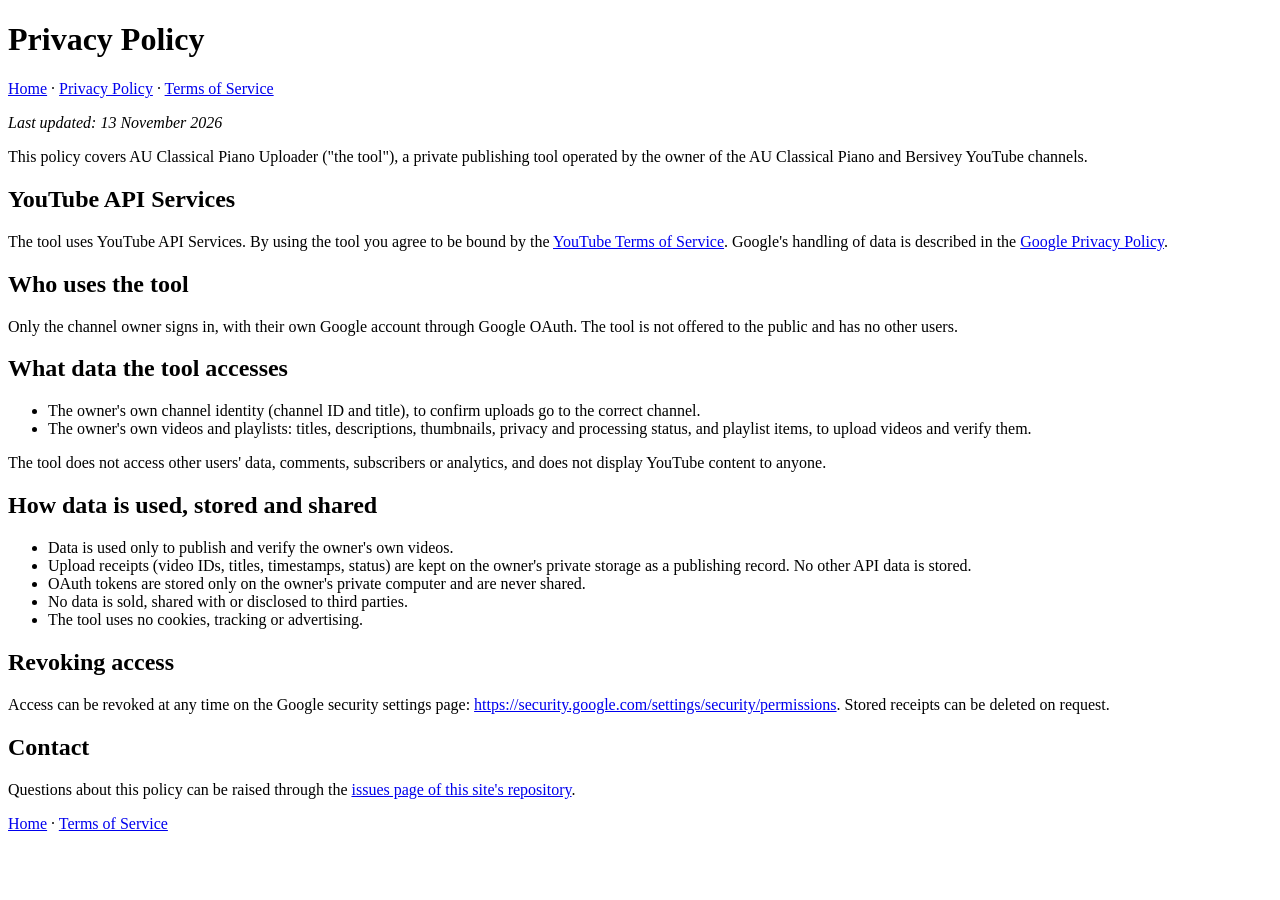
==== privacy.html @ ff5d6a1c "Add privacy.html" ====
<!doctype html>
<html lang="en">
<head>
<meta charset="utf-8">
<meta name="viewport" content="width=device-width, initial-scale=1">
<title>Privacy Policy</title>
<link rel="stylesheet" href="style.css">
</head>
<body>
<header><h1>Privacy Policy</h1><nav><a href="index.html">Home</a> · <a href="privacy.html">Privacy Policy</a> · <a href="terms.html">Terms of Service</a></nav></header>
<main>
<p><em>Last updated: 13 November 2026</em></p>
<p>This policy covers AU Classical Piano Uploader ("the tool"), a private publishing tool operated by the owner of the AU Classical Piano and Bersivey YouTube channels.</p>
<h2>YouTube API Services</h2>
<p>The tool uses YouTube API Services. By using the tool you agree to be bound by the <a href="https://www.youtube.com/t/terms">YouTube Terms of Service</a>. Google's handling of data is described in the <a href="https://policies.google.com/privacy">Google Privacy Policy</a>.</p>
<h2>Who uses the tool</h2>
<p>Only the channel owner signs in, with their own Google account through Google OAuth. The tool is not offered to the public and has no other users.</p>
<h2>What data the tool accesses</h2>
<ul>
<li>The owner's own channel identity (channel ID and title), to confirm uploads go to the correct channel.</li>
<li>The owner's own videos and playlists: titles, descriptions, thumbnails, privacy and processing status, and playlist items, to upload videos and verify them.</li>
</ul>
<p>The tool does not access other users' data, comments, subscribers or analytics, and does not display YouTube content to anyone.</p>
<h2>How data is used, stored and shared</h2>
<ul>
<li>Data is used only to publish and verify the owner's own videos.</li>
<li>Upload receipts (video IDs, titles, timestamps, status) are kept on the owner's private storage as a publishing record. No other API data is stored.</li>
<li>OAuth tokens are stored only on the owner's private computer and are never shared.</li>
<li>No data is sold, shared with or disclosed to third parties.</li>
<li>The tool uses no cookies, tracking or advertising.</li>
</ul>
<h2>Revoking access</h2>
<p>Access can be revoked at any time on the Google security settings page: <a href="https://security.google.com/settings/security/permissions">https://security.google.com/settings/security/permissions</a>. Stored receipts can be deleted on request.</p>
<h2>Contact</h2>
<p>Questions about this policy can be raised through the <a href="https://github.com/shahin-adam/au-classical-piano/issues">issues page of this site's repository</a>.</p>
</main>
<footer><a href="index.html">Home</a> · <a href="terms.html">Terms of Service</a></footer>
</body>
</html>
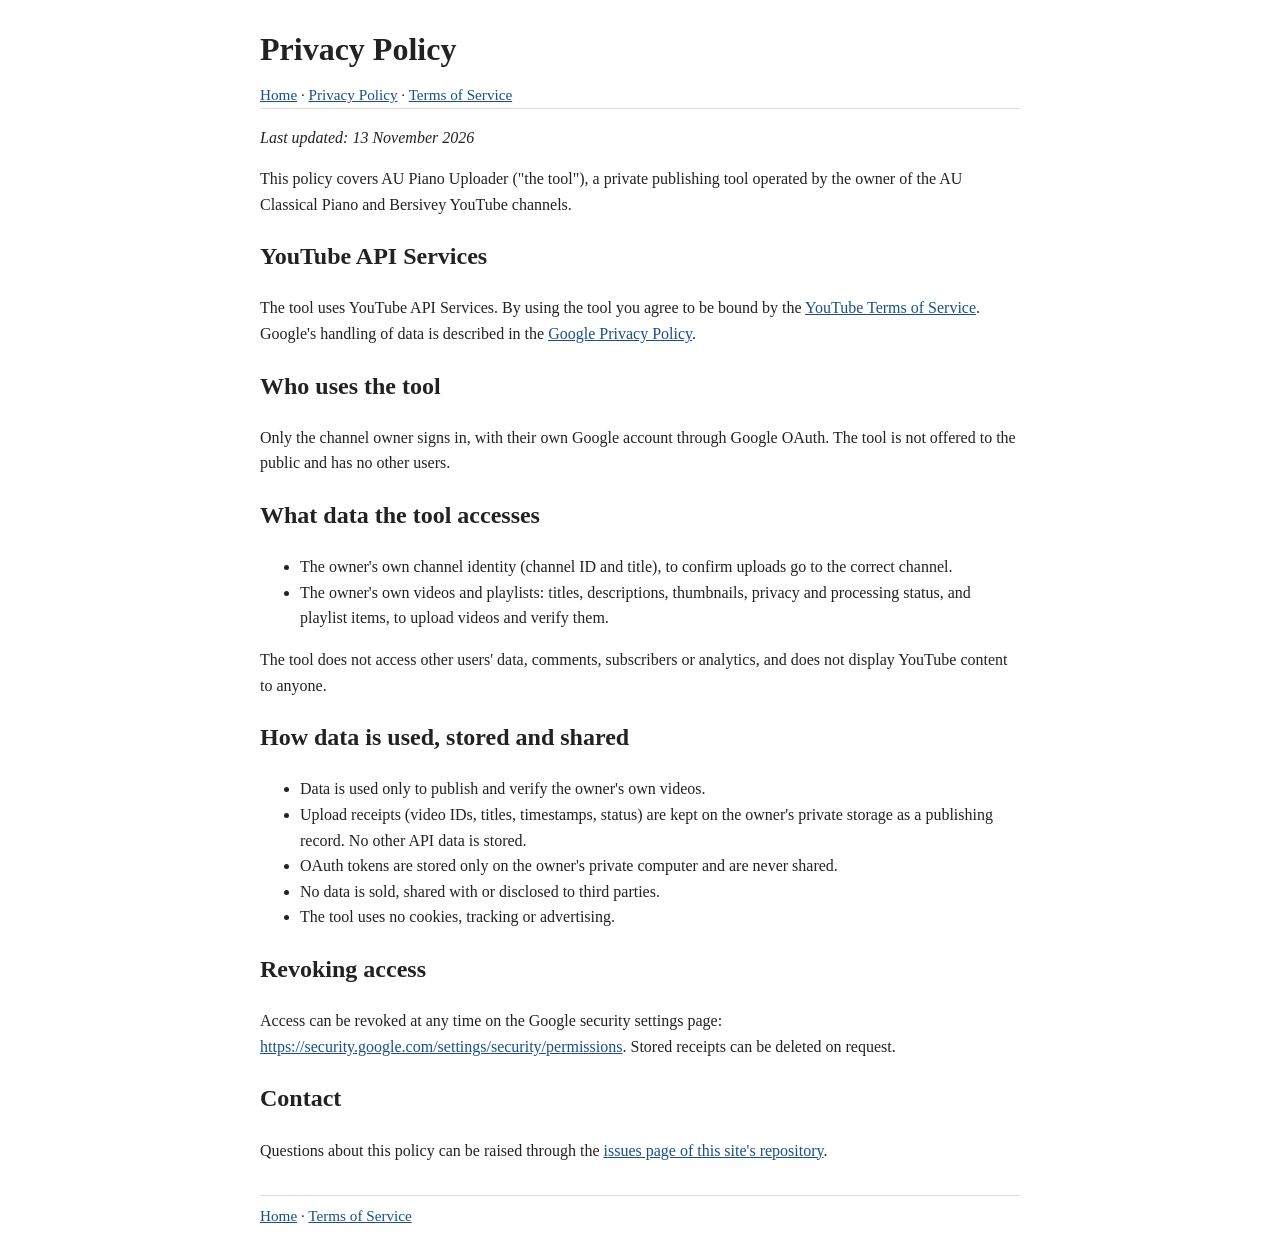
==== commit 8a347f75: "Use registered app name in privacy.html" ====
--- a/privacy.html
+++ b/privacy.html
@@ -10,7 +10,7 @@
 <header><h1>Privacy Policy</h1><nav><a href="index.html">Home</a> · <a href="privacy.html">Privacy Policy</a> · <a href="terms.html">Terms of Service</a></nav></header>
 <main>
 <p><em>Last updated: 13 November 2026</em></p>
-<p>This policy covers AU Classical Piano Uploader ("the tool"), a private publishing tool operated by the owner of the AU Classical Piano and Bersivey YouTube channels.</p>
+<p>This policy covers AU Piano Uploader ("the tool"), a private publishing tool operated by the owner of the AU Classical Piano and Bersivey YouTube channels.</p>
 <h2>YouTube API Services</h2>
 <p>The tool uses YouTube API Services. By using the tool you agree to be bound by the <a href="https://www.youtube.com/t/terms">YouTube Terms of Service</a>. Google's handling of data is described in the <a href="https://policies.google.com/privacy">Google Privacy Policy</a>.</p>
 <h2>Who uses the tool</h2>
--- a/style.css
+++ b/style.css
@@ -0,0 +1,6 @@
+body{font-family:Georgia,serif;max-width:760px;margin:0 auto;padding:16px;color:#222;background:#fff;line-height:1.6}
+header{border-bottom:1px solid #ddd;margin-bottom:16px}
+h1{margin:8px 0}
+nav,footer{font-size:.95em}
+footer{border-top:1px solid #ddd;margin-top:32px;padding-top:8px}
+a{color:#1a4f8a}
